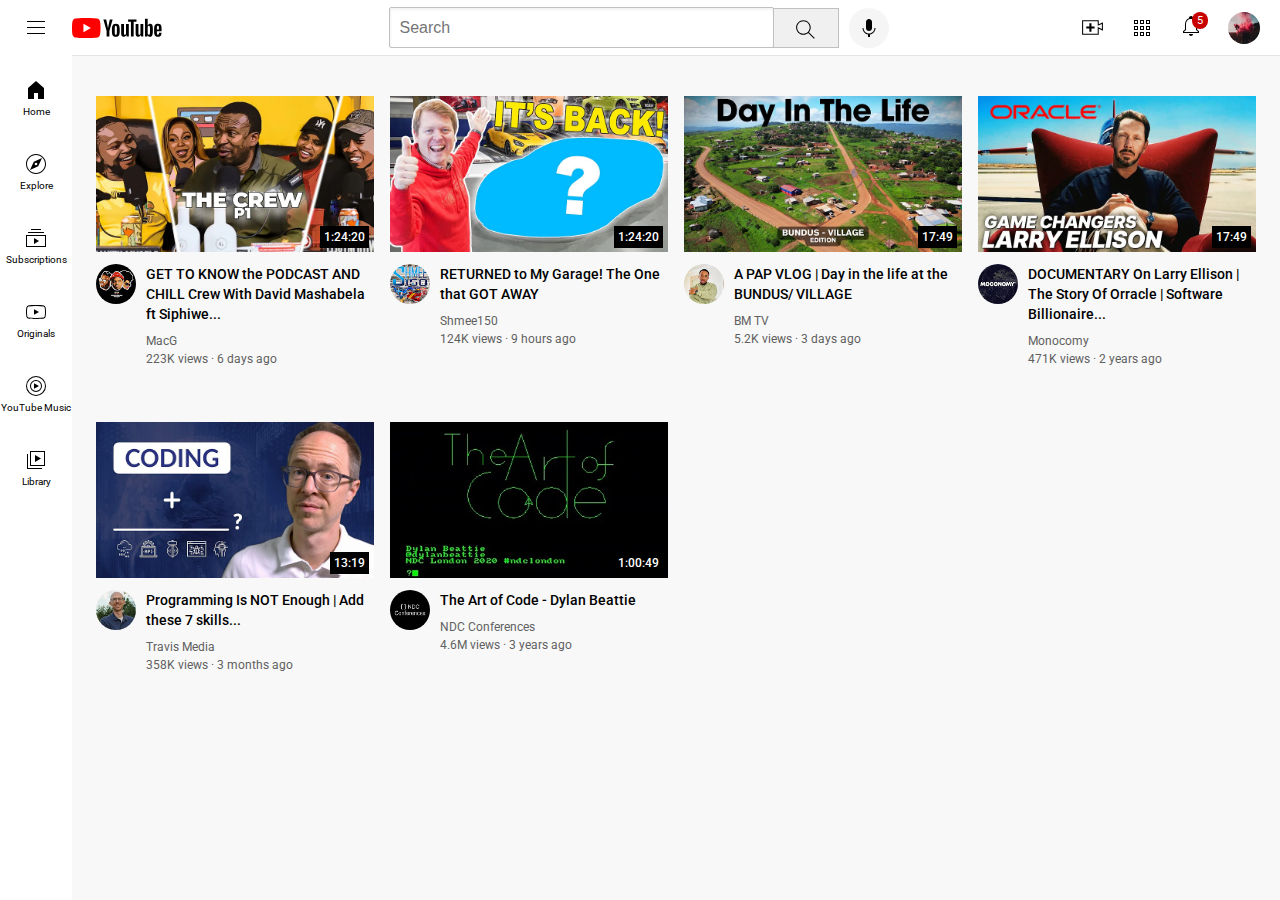
==== youtube.html @ 60f5bad0 "Added all youtube files from local storage" ====
<!DOCTYPE html>
<html lang="en">
    <head>
        <meta charset="UTF-8" />
        <meta name="viewport" content="width=device-width, initial-scale=1.0" />
        <title>Youtube.com Clone</title>
        <link rel="preconnect" href="https://fonts.googleapis.com">
        <link rel="preconnect" href="https://fonts.gstatic.com" crossorigin>
        <link href="https://fonts.googleapis.com/css2?family=Roboto:wght@400;500;700&display=swap" rel="stylesheet">
        <link rel="stylesheet" href="https://fonts.googleapis.com/css2?family=Material+Symbols+Outlined:opsz,wght,FILL,GRAD@20..48,100..700,0..1,-50..200" />
        <link rel="stylesheet" href="https://fonts.googleapis.com/css2?family=Material+Symbols+Outlined:opsz,wght,FILL,GRAD@24,400,1,0" />
        
        <link rel="stylesheet" href="styles/general.css">
        <link rel="stylesheet" href="styles/header.css">
        <link rel="stylesheet" href="styles/video.css">
        <link rel="stylesheet" href="styles/sidebar.css ">
    </head>

    <body>
        <header class="header">
            <div class="left-section">
                <img class="hamburger-menu" src="icons/hamburger-menu.svg" alt="Menu button">
                <img class="youtube-logo" src="icons/youtube-logo.svg" alt="YouTube logo">
            </div>
            <div class="middle-section">
                <input class="search-bar" type="text" placeholder="Search" />
                <button class="search-button">
                    <img class="search-icon" src="icons/search.svg" alt="Search button">
                    <div class="tooltip">Search</div>
                </button>
                <button class="voice-search-button">
                    <img class="voice-search-icon" src="icons/voice-search-icon.svg" alt="Voice search icon">
                    <div class="tooltip">Search with your voice</div>
                </button>
            </div>
            <div class="right-section">
                <div class="upload-icon-container"><img class="upload-icon" src="icons/upload.svg" alt="Upload icon">
                    <div class="tooltip">Create</div>
                </div>
                
                <img class="youtube-apps-icon" src="icons/youtube-apps.svg" alt="YouTube Apps icon">
                <div class="notifications-icon-container">
                    <img class="notifications-icon" src="icons/notifications.svg" alt="Notifications icon">
                    <div class="notifications-count">5</div>
                </div>
                <img class="current-user-picture" src="profilePictures/myProfilePicture_profile.jpg" alt="My channel profile picture">
            </div>
            
        </header>
        
        <nav class="sidebar">
            <div class="sidebar-link">
                <img src="icons/home.svg" alt="home icon"> 
                <div>Home</div>                 
            </div>
            <div class="sidebar-link">
               <img src="icons/explore.svg" alt="explore icon">
               <div>Explore</div>
            </div>
            <div class="sidebar-link">
                <img src="icons/subscriptions.svg" alt="subscriptions icon">
                <div>Subscriptions</div>
            </div>
            <div class="sidebar-link">
                <img src="icons/originals.svg" alt="originals icon">
                <div>Originals</div>
            </div>
            <div class="sidebar-link">
                <img src="icons/youtube-music.svg" alt="youtube-music icon">
                <div>YouTube Music</div>
            </div>
            <div class="sidebar-link">
                <img src="icons/library.svg" alt="library icon">
                <div>Library</div>
            </div>
        
        </nav>

        <main class="video-grid">
            <div class="video-preview">
                <div class="thumbnail-row">
                    <img class="thumbnail" src="thumbnails/podcast and chill.webp" />
                    <div class="video-time">1:24:20</div>
                </div>
                <div class="video-info-grid">
                    <div class="channel-picture">
                        <img class="profile-picture" src="profilePictures/podcast and chill.jpg" />
                    </div>
                    <div class="video-info">
                        <p class="video-title">
                        GET TO KNOW the PODCAST AND CHILL Crew With David Mashabela ft
                        Siphiwe...
                        </p>
                        <p class="video-author">MacG</p>
                        <p class="video-stats">223K views &#183; 6 days ago</p>
                    </div>
                </div>
            </div>
            <div class="video-preview">
                <div class="thumbnail-row">
                    <img class="thumbnail" src="thumbnails/shmee.webp" />
                    <div class="video-time">1:24:20</div>
                </div>
                <div class="video-info-grid">
                    <div class="channel-picture">
                        <img class="profile-picture" src="profilePictures/shmee profile pic.jpg" />
                    </div>
                    <div class="video-info">
                        <p class="video-title">RETURNED to My Garage! The One that GOT AWAY</p>
                        <p class="video-author">Shmee150</p>
                        <p class="video-stats">124K views &#183; 9 hours ago</p>
                    </div>
                </div>
            </div>

            <div class="video-preview">
                <div class="thumbnail-row">
                    <img class="thumbnail" src="thumbnails/buma.webp" />
                    <div class="video-time">17:49</div>
                </div>
                <div class="video-info-grid">
                    <div class="channel-picture">
                        <img class="profile-picture" src="profilePictures/buma_profile.jpg" />
                    </div>
                    <div class="video-info">
                        <p class="video-title">A PAP VLOG | Day in the life at the BUNDUS/ VILLAGE</p>
                        <p class="video-author">BM TV</p>
                        <p class="video-stats">5.2K views &#183; 3 days ago</p>
                    </div>
                </div>
            </div>

            <div class="video-preview">
                <div class="thumbnail-row">
                    <img class="thumbnail" src="thumbnails/Oracle Game Changers.webp" />
                    <div class="video-time">17:49</div>
                </div>
                <div class="video-info-grid">
                    <div class="channel-picture">
                        <img class="profile-picture" src="profilePictures/Moconomy_profile.jpg" />
                    </div>
                    <div class="video-info">
                        <p class="video-title">DOCUMENTARY On Larry Ellison | The Story Of Orracle | Software Billionaire...</p>
                        <p class="video-author">Monocomy</p>
                        <p class="video-stats">471K views &#183; 2 years ago</p>
                    </div>
                </div>
            </div>

            <div class="video-preview">
                <div class="thumbnail-row">
                    <img class="thumbnail" src="thumbnails/coding plus.webp" />
                    <div class="video-time">13:19</div>
                </div>
                <div class="video-info-grid">
                    <div class="channel-picture">
                        <img class="profile-picture" src="profilePictures/Travis Media profile.jpg" />
                    </div>
                    <div class="video-info">
                        <p class="video-title">Programming Is NOT Enough | Add these 7 skills...</p>
                        <p class="video-author">Travis Media</p>
                        <p class="video-stats">358K views &#183; 3 months ago</p>
                    </div>
                </div>
            </div>

            <div class="video-preview">
                <div class="thumbnail-row">
                    <img class="thumbnail" src="thumbnails/the art of code.webp" />
                    <div class="video-time">1:00:49</div>
                </div>
                <div class="video-info-grid">
                    <div class="channel-picture">
                        <img class="profile-picture" src="profilePictures/NDC Conferences profile picture.jpg" />
                    </div>
                    <div class="video-info">
                        <p class="video-title">The Art of Code - Dylan Beattie</p>
                        <p class="video-author">NDC Conferences</p>
                        <p class="video-stats">4.6M views &#183; 3 years ago</p>
                    </div>
                </div>
            </div>

        </main>

        
    </body>
</html>
---- styles/general.css ----
p {
    margin-top: 0;
    margin-bottom: 0;
}

body {
    font-family: Roboto, Arial;
    margin: 0;
    padding-top: 80px;
    padding-left: 96px;
    padding-right: 24px;
    background-color: rgb(248, 248, 248);
}
---- styles/header.css ----
.header {
    height: 55px;
    display: flex;
    flex-direction: row;
    justify-content: space-between;

    position: fixed;
    top: 0;
    left: 0;
    right: 0;
    z-index: 100;

    background-color: white;
    border-bottom-width: 1px;
    border-bottom-style: solid;
    border-bottom-color: rgb(228, 228, 228);
}

.left-section {
    display: flex;
    align-items: center;
}

.hamburger-menu {
    height: 24px;
    margin-left: 24px;
    margin-right: 24px;
}

.youtube-logo {
    height: 20px;
}

.middle-section {
    flex: 1;
    margin-left: 70px;
    margin-right: 35px;
    max-width: 500px;
    display: flex;
    align-items: center;
}

.search-bar {
    flex: 1;
    height: 36.5px;
    padding-left: 10px;
    font-size: 16px;
    border: 1px solid rgb(192, 192, 192);
    border-radius: 2px;
    box-shadow: inset 1px 2px 3px rgba(0, 0, 0, 0.05);
    width: 0;
}

.search-bar::placeholder {
    font-size: 16px;
}

.search-button {
    height: 40px;
    width: 66px;
    background-color: rgb(240, 240, 240);
    border-width: 1px;
    border-style: solid;
    border-color: rgb(192, 192, 192);
    margin-left: -1px;
    margin-right: 10px;
}

.search-icon {
    height: 25px; 
    margin-top: 4px;
}

.search-button, 
.voice-search-button, 
.upload-icon-container {
    display: flex;
    justify-content: center;
    align-items: center;
    position: relative;
}

.search-button .tooltip,
.voice-search-button .tooltip,
.upload-icon-container .tooltip {
    position: absolute;
    background-color: gray;
    color: white;
    padding-top: 4px;
    padding-bottom: 4px;
    padding-left: 8px;
    padding-right: 8px;
    border-radius: 2px;
    font-size: 12px;
    bottom: -30;
    opacity: 0;
    transition: opacity 0.15s;
    pointer-events: none;
    white-space: nowrap;
}


.search-button:hover .tooltip,
.voice-search-button:hover .tooltip, 
.upload-icon-container:hover .tooltip {
    opacity: 1;
    margin-top: 75px;
}

.voice-search-button {
    height: 40px;
    width: 40px;
    border-radius: 20px;
    border: none;
    background-color: rgb(245, 245, 245);
}
    
.voice-search-icon {
    height: 24px;
}

.right-section {
    width: 180px;
    margin-right: 20px;
    display: flex;
    align-items: center;
    justify-content: space-between;
    flex-shrink: 0;
}

.upload-icon {
    height: 25px;
}

.youtube-apps-icon {
    height: 24px;
}

.notifications-icon {
    height: 24px;
}

.notifications-icon-container {
    position: relative;
}

.notifications-count {
    position: absolute;
    top: -2px;
    right: -5px;
    background-color: rgb(200, 0, 0);
    color: white; 
    font-size: 11px;
    padding-left: 5px;
    padding-right: 5px;
    padding-top: 2px;
    padding-bottom: 2px;
    border-radius: 10px;
}
.current-user-picture {
    height: 32px;
    border-radius: 16px;
}
---- styles/video.css ----
.thumbnail {
    width: 100%;
    margin-top: 16px;
}

.video-title {
    margin-top: 0;
    font-size: 14px;
    font-weight: 500;
    line-height: 20px;
    margin-bottom: 10px;
}

.video-info-grid {
    display: grid;
    grid-template-columns: 50px 1fr;
}

.profile-picture {
    width: 40px;
    border-radius: 36px;
}

.thumbnail-row {
    margin-bottom: 8px;
    position: relative;
    
}

.video-author,
.video-stats {
    font-size: 12px;
    color: rgb(96, 96, 96);
}

.video-author {
    margin-bottom: 4px;
}

.video-grid {
    display: grid;
    grid-template-columns: 1fr 1fr 1fr;
    column-gap: 16px;
    row-gap: 40px;
}

@media (max-width: 750px) {
    .video-grid {
        grid-template-columns: 1fr 1fr;
    }
}

@media (min-width: 751px) and (max-width: 999px) {
    .video-grid {
        grid-template-columns: 1fr 1fr 1fr;
    }
}

@media (min-width: 1000px) {
    .video-grid {
        grid-template-columns: 1fr 1fr 1fr 1fr;
    }
}

.video-time {
    font-size: 12px;
    font-weight: 500;
    padding: 4px;
    background-color: black;
    color: white;
    position: absolute;
    bottom: 8px;
    right: 5px;
}
---- styles/sidebar.css ----
.sidebar {
    position: fixed;
    left: 0;
    bottom: 0;
    top: 55px;
    background-color: white;
    width: 72px;
    z-index: 200;
    padding-top: 5px;
}

.sidebar-link {
    height: 74px;
    display: flex;
    justify-content: center;
    align-items: center;
    flex-direction: column;
    cursor: pointer;
}

.sidebar-link:hover {
    background-color: rgb(235, 235, 235);
}

.sidebar-link img {
    height: 24px;
    margin-bottom: 4px;
}

.sidebar-link div {
    font-size: 10px;
}
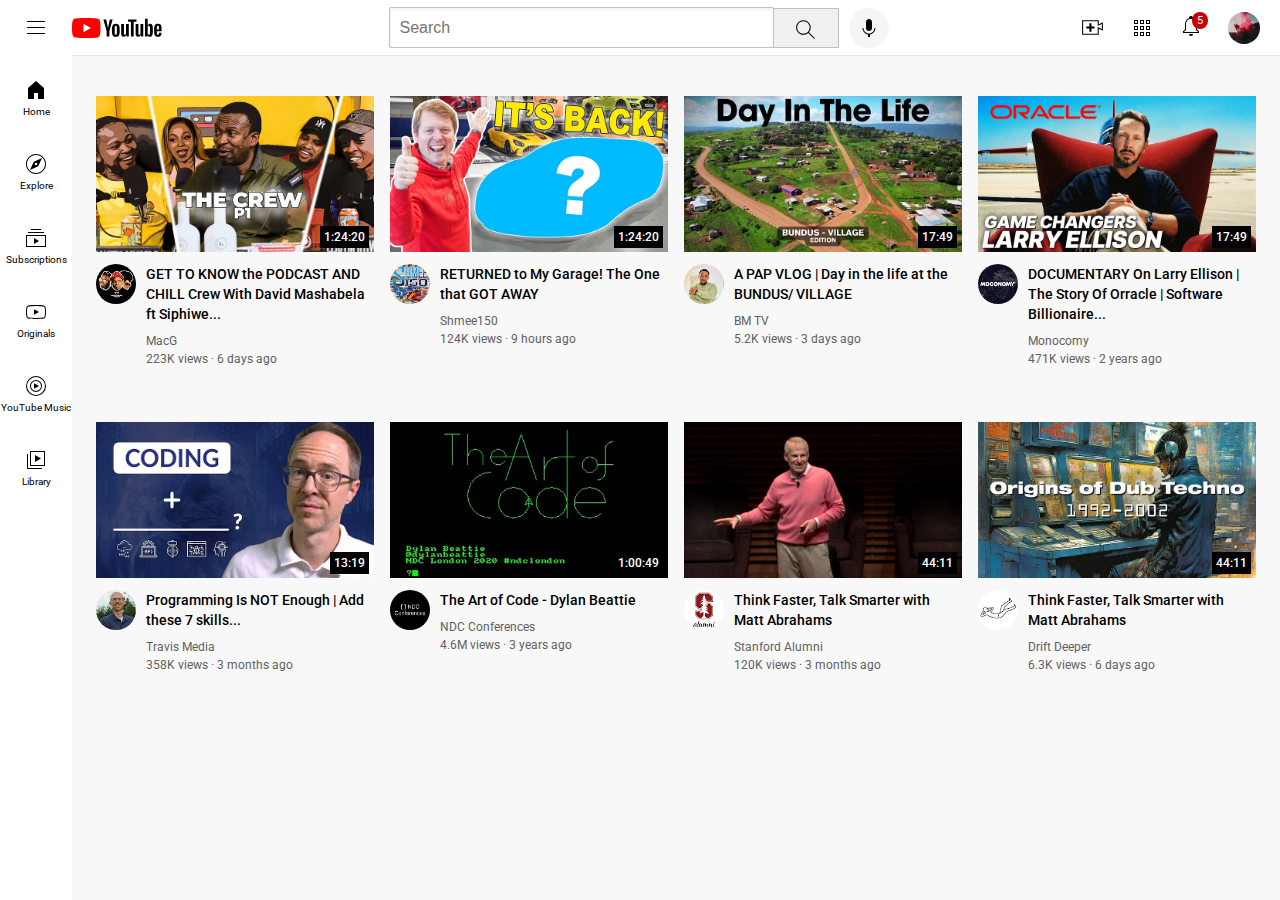
==== commit 62fa72b4: "Added two more videos" ====
--- a/youtube.html
+++ b/youtube.html
@@ -181,6 +181,41 @@
                 </div>
             </div>
 
+            
+            <div class="video-preview">
+                <div class="thumbnail-row">
+                    <img class="thumbnail" src="thumbnails/Stanford Alumni.jpg" />
+                    <div class="video-time">44:11</div>
+                </div>
+                <div class="video-info-grid">
+                    <div class="channel-picture">
+                        <img class="profile-picture" src="profilePictures/Stanford Alumni.jpg" />
+                    </div>
+                    <div class="video-info">
+                        <p class="video-title">Think Faster, Talk Smarter with Matt Abrahams</p>
+                        <p class="video-author">Stanford Alumni</p>
+                        <p class="video-stats">120K views &#183; 3 months ago</p>
+                    </div>
+                </div>
+            </div>
+
+            <div class="video-preview">
+                <div class="thumbnail-row">
+                    <img class="thumbnail" src="thumbnails/Drift Deeper.webp" />
+                    <div class="video-time">44:11</div>
+                </div>
+                <div class="video-info-grid">
+                    <div class="channel-picture">
+                        <img class="profile-picture" src="profilePictures/Drift Deeper.jpg" />
+                    </div>
+                    <div class="video-info">
+                        <p class="video-title">Think Faster, Talk Smarter with Matt Abrahams</p>
+                        <p class="video-author">Drift Deeper</p>
+                        <p class="video-stats">6.3K views &#183; 6 days ago</p>
+                    </div>
+                </div>
+            </div>
+
         </main>
 
         
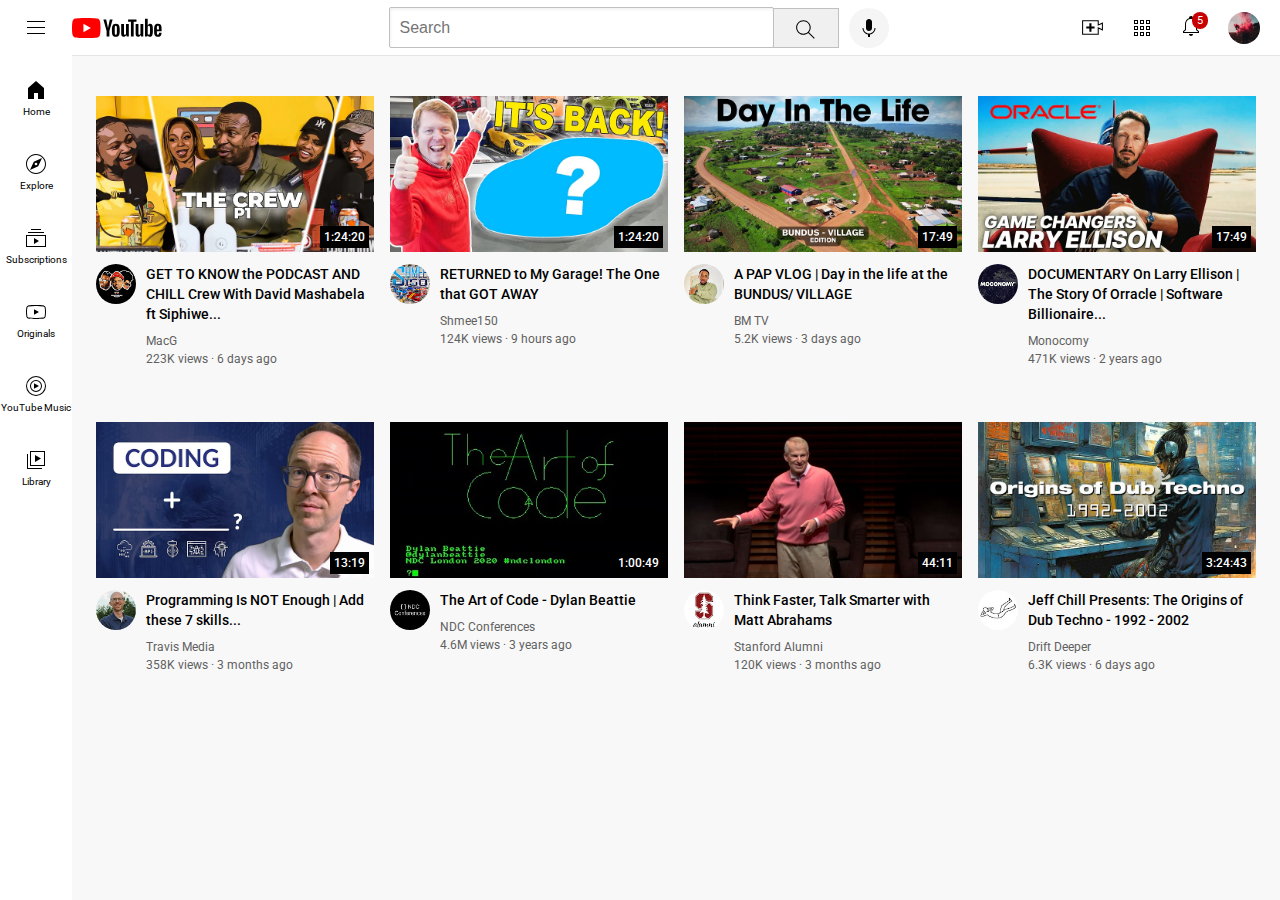
==== commit 4c32adee: "Updated Drift Deeper video Title and video time" ====
--- a/youtube.html
+++ b/youtube.html
@@ -202,14 +202,14 @@
             <div class="video-preview">
                 <div class="thumbnail-row">
                     <img class="thumbnail" src="thumbnails/Drift Deeper.webp" />
-                    <div class="video-time">44:11</div>
+                    <div class="video-time">3:24:43</div>
                 </div>
                 <div class="video-info-grid">
                     <div class="channel-picture">
                         <img class="profile-picture" src="profilePictures/Drift Deeper.jpg" />
                     </div>
                     <div class="video-info">
-                        <p class="video-title">Think Faster, Talk Smarter with Matt Abrahams</p>
+                        <p class="video-title">Jeff Chill Presents: The Origins of Dub Techno - 1992 - 2002</p>
                         <p class="video-author">Drift Deeper</p>
                         <p class="video-stats">6.3K views &#183; 6 days ago</p>
                     </div>
